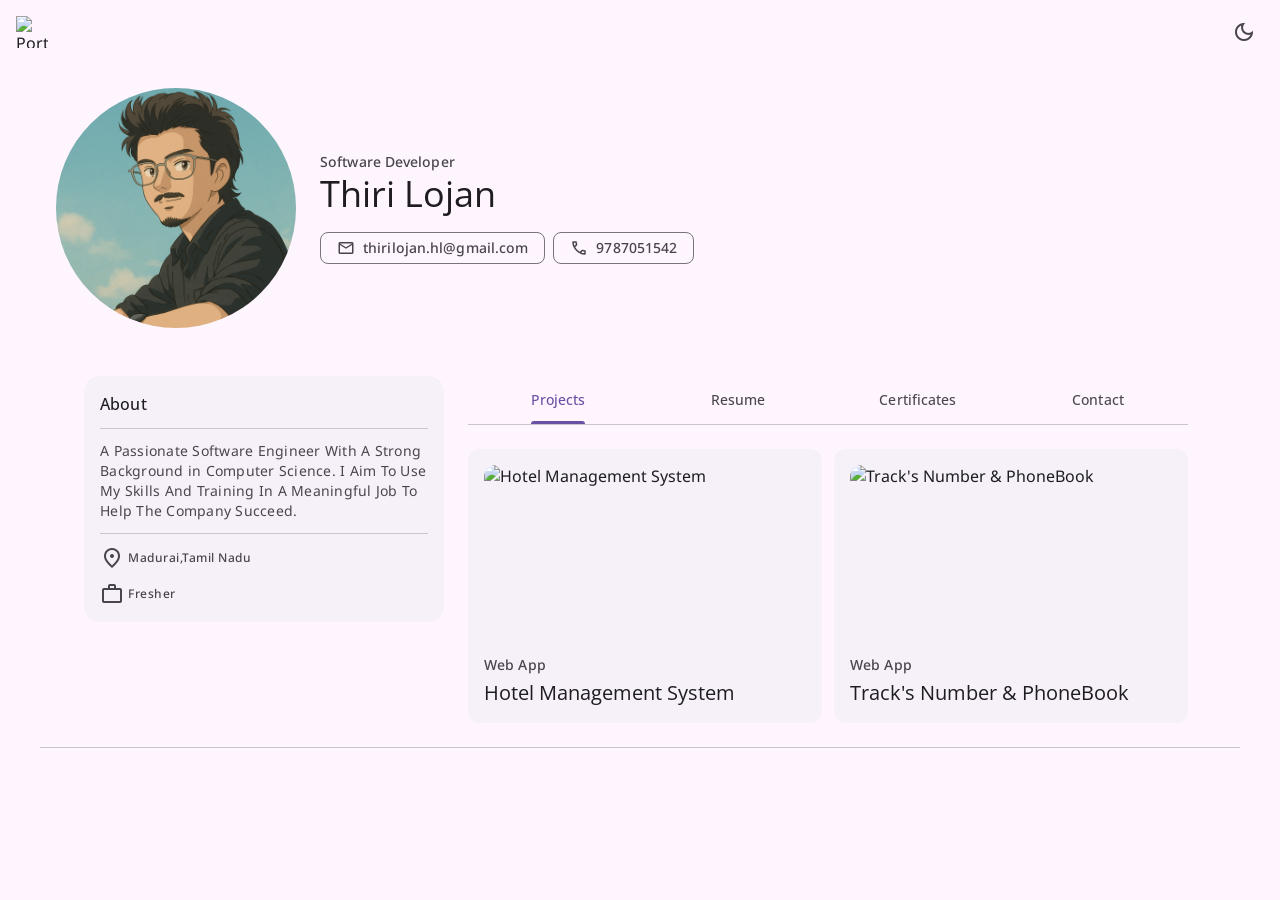
==== index.html @ 4974f0ba "Merge branch 'main' of https://github.com/ThiriLojan/Portfolio" ====
<!DOCTYPE html>
<html lang="en" data-theme="dark">

<head>
  <meta charset="UTF-8">
  <meta name="viewport" content="width=device-width, initial-scale=1.0">

  <!-- 
    - meta tags
  -->
  <title>Portfolio</title>
  <meta name="title" content="Portfolio - A Software Engineer Portfolio">
  <meta name="description" content="This is a Personal Portfolio">

  <!-- 
    - favicon
  -->
  <link rel="shortcut icon" href="./favicon.svg" type="image/svg+xml">

  <!-- 
    - google font link
  -->
  <link rel="preconnect" href="https://fonts.googleapis.com">
  <link rel="preconnect" href="https://fonts.gstatic.com" crossorigin>
  <link
    href="https://fonts.googleapis.com/css2?family=Noto+Sans:wght@400;500&family=Open+Sans:wght@400;500&display=swap"
    rel="stylesheet">

  <!-- 
    - material icon link
  -->
  <link rel="stylesheet"
    href="https://fonts.googleapis.com/css2?family=Material+Symbols+Outlined:opsz,wght,FILL,GRAD@24,400,0,0" />

  <!-- 
    - custom css link
  -->
  <link rel="stylesheet" href="./css/style.css">

</head>

<body>

  <!-- 
    - #TOP BAR
  -->

  <header class="topbar">

    <a href="#" class="logo">
      <img src="./assets/images/Logo_dark.png" alt="Portfolio" width="32" height="32" class="dark">
      <img src="./assets/images/Logo_light.png" alt="Portfolio" width="32s" height="32" class="light">
    </a>

    <button class="icon-btn theme-btn" data-theme-btn>
      <span class="material-symbols-outlined dark" aria-hidden="true"> dark_mode </span>
      <span class="material-symbols-outlined light" aria-hidden="true"> light_mode </span>

      <div class="state-layer"></div>
    </button>

  </header>





  <main>
    <article>

      <!-- 
        - #HERO
      -->

      <section class="section hero">
        <div class="container">

          <figure class="hero-banner img-holder" style="--width: 240; --height: 240;">
            <img src="./assets/images/profile.png" width="240" height="240" alt="Thiri Lojan" class="img-cover">
          </figure>

          <div class="hero-content">

            <span class="label-large section-subtitle">Software Developer</span>

            <h1 class="display-small">Thiri Lojan</h1>

            <p class="body-large section-text">
               
            </p>

            <div class="btn-wrapper">

              <a href="mailto:thirilojan.hl@gmail.com" class="chip">
                <span class="material-symbols-outlined" aria-hidden="true"> mail </span>

                <span class="label-large">thirilojan.hl@gmail.com</span>

                <div class="state-layer"></div>
              </a>

              <a href="tel:+919787051542" class="chip">
                <span class="material-symbols-outlined" aria-hidden="true"> call </span>

                <span class="label-large">9787051542</span>

                <div class="state-layer"></div>
              </a>

            </div>

          </div>

        </div>
      </section>



      <!-- 
        - #MAIN CONTENT
      -->

      <div class="article">

        <div class="about-card">

          <h2 class="card-title title-medium">About</h2>

          <p class="body-medium card-text">
            A Passionate Software Engineer With A Strong Background in Computer Science.            
              I Aim To Use My Skills And Training In A Meaningful Job To Help The Company Succeed.
          </p>


          <ul class="about-list">

            <li class="list-item">
              <span class="material-symbols-outlined" aria-hidden="true"> location_on </span>

              <span class="label-medium">Madurai,Tamil Nadu</span>
            </li>

            <li class="list-item">
              <span class="material-symbols-outlined" aria-hidden="true"> work </span>

              <span class="label-medium">Fresher</span>
            </li>

          

          </ul>

        </div>

        <div>

          <!-- 
            - #PRIMARY TABS
          -->

          <div class="primary-tabs">

            <button class="tab-btn active" data-tab-btn="project">
              <span class="tab-text title-small">Projects</span>

              <div class="state-layer"></div>
            </button>

            <button class="tab-btn" data-tab-btn="resume">
              <span class="tab-text title-small">Resume</span>

              <div class="state-layer"></div>
            </button>

            <button class="tab-btn" data-tab-btn="certificates">
              <span class="tab-text title-small">Certificates</span>

              <div class="state-layer"></div>
            </button>

            <button class="tab-btn" data-tab-btn="contact">
              <span class="tab-text title-small">Contact</span>

              <div class="state-layer"></div>
            </button>

           

          </div>




          <!-- 
            - #PROJECT
          -->
          
          <section class="section tab-content active" data-tab-content="project">
            <div class="container">

              <div class="project-list">
              
              <!-- 
              - # Hotel Management System
              -->
                <div class="card">

                  <figure class="card-banner img-holder" style="--width: 334; --height: 180;">
                    <img src="./assets/images/Projects/Hotel Management System/project-1.jpg" alt="Hotel Management System" width="334" height="180"
                      class="img-cover">
                  </figure>

                  <div class="card-content">
                    <span class="label-large card-subtitle">Web App</span>

                    <h3 class="title-large card-title">Hotel Management System</h3>

                    <!-- Link to the project page -->
                    <a href="./Projects/hotel-management.html" class="state-layer"></a>

                  </div>

                  <a href="#" class="state-layer"></a>

                </div>
              
              <!-- 
              - # Track's Number & PhoneBook
              -->
                <div class="card">

                  <figure class="card-banner img-holder" style="--width: 334; --height: 180;">
                    <img src="./assets/images/Projects/Track's Number & PhoneBook/project-2.jpg" alt="Track's Number & PhoneBook" width="334" height="180"
                      class="img-cover">
                  </figure>

                  <div class="card-content">
                    <span class="label-large card-subtitle">Web App</span>

                    <h3 class="title-large card-title">Track's Number & PhoneBook</h3>

                    <!-- Link to the project page -->
                    <a href="./Projects/Track's Number & PhoneBook.html" class="state-layer"></a>

                  </div>

                  <a href="#" class="state-layer"></a>

                </div>


              </div>

            </div>

          </section>

          

          <!-- 
            - #RESUME
          -->

          <section class="section tab-content resume-tab" data-tab-content="resume">
            <div class="container">

              <h2 class="section-title title-small">Experience</h2>

              <ul class="list">

                <li class="resume-item">
                  <div class="resume-card">

                    <p class="body-large"> Phoenix Softech</p>

                    <span class="label-medium card-subtitle"></span>

                    <span class="body-medium card-text">Internship Based on the Java Programming</span>

                  </div>
                </li>

              

              </ul>

              <h2 class="section-title title-small">Education</h2>

              <ul class="list">

                <li class="resume-item">
                  <div class="resume-card">

                    <h6 class="body-large">
                      B.E Computer Science And Engineering
                    </h6>
                    <p class="body-small"> Velammal College of Engineering and Technology</p>

                    <span class="label-medium card-subtitle">2021 - 2025</span>

                  </div>
                </li>

                <li class="resume-item">
                  <div class="resume-card">

                    <h6 class="body-large">
                      HSC
                    </h6>
                    <p class="body-small">Velammal Memorial Matric
                      Hr.Sec.School</p>

                    <span class="label-medium card-subtitle">2020 - 2021</span>

                  </div>
                </li>

                <li class="resume-item">
                  <div class="resume-card">

                    <h6 class="body-large">
                      SSLC
                    </h6>
                    <p class="body-small">Velammal Memorial Matric
                      Hr.Sec.School</p>


                    <span class="label-medium card-subtitle">2018 - 2019</span>

                  </div>
                </li>

              </ul>

              <h2 class="section-title title-small">Skills and Technologies</h2>

              <ul class="resume-bottom-list">

                <li class="resume-bottom-item">
                  <img src="./assets/images/java.png" width="28" height="28" loading="lazy" alt="Java" class="icon">

                  <span class="label-medium">Java</span>
                </li>

                <li class="resume-bottom-item">
                  <img src="./assets/images/html5.svg" width="28" height="28" loading="lazy" alt="HTML" class="icon">

                  <span class="label-medium">HTML</span>
                </li>

                <li class="resume-bottom-item">
                  <img src="./assets/images/css3.svg" width="28" height="28" loading="lazy" alt="CSS" class="icon">

                  <span class="label-medium">CSS</span>
                </li>

                <li class="resume-bottom-item">
                  <img src="./assets/images/javascript.svg" width="28" height="28" loading="lazy" alt="JavaScript"
                    class="icon">

                  <span class="label-medium">JavaScript</span>
                </li>               
              </ul>

              <!-- Download CV Button -->
              <div class="resume-download">
                <a href="./Resume/Resume.pdf" class="btn btn-primary" download>Download CV</a>
              </div>

              
            </div>
          </section>


          <!-- 
            - #CERTIFICATE
          -->
          <section class="section tab-content certificates-tab"data-tab-content="certificates">
            <div class="container">

              <div class="certificates-list">
                
              <!--1-->
              <div class="card">

                <figure class="card-banner img-holder" style="--width: 334; --height: 180;">
                  <img src="./assets/images/Certificates/Cloud Computing.png" alt="Cloud Computing" width="334" height="180"
                    class="img-cover">
                </figure>

                <div class="card-content">
                  <span class="label-large card-subtitle">NPTEL</span>

                  <h3 class="title-large card-title">Cloud Computing</h3>

                </div>

                <a href="#" class="state-layer"></a>

              </div>
              
              <!--2-->
              <div class="card">

                <figure class="card-banner img-holder" style="--width: 334; --height: 180;">
                  <img src="./assets/images/Certificates/DevOps Bootcamp Certificates.png" alt="DevOps BootCamp" width="334" height="180"
                    class="img-cover">
                </figure>

                <div class="card-content">
                  <span class="label-large card-subtitle">BTree</span>

                  <h3 class="title-large card-title">DevOps BootCamp</h3>

                </div>

                <a href="#" class="state-layer"></a>

              </div>

              <!--3-->
              <div class="card">

                <figure class="card-banner img-holder" style="--width: 334; --height: 180;">
                  <img src="./assets/images/Certificates/Git & Github Bootcamp.png" alt="Git & Github BootCamp" width="334" height="180"
                    class="img-cover">
                </figure>

                <div class="card-content">
                  <span class="label-large card-subtitle">LetsUpgrade</span>

                  <h3 class="title-large card-title">Git & Github BootCamp</h3>

                </div>

                <a href="#" class="state-layer"></a>

              </div>

              <!--4-->
                <div class="card">

                  <figure class="card-banner img-holder" style="--width: 334; --height: 180;">
                    <img src="./assets/images/Certificates/Google Business Intelligence.png" alt="Google Business Intelligence" width="334" height="180"
                      class="img-cover">
                  </figure>

                  <div class="card-content">
                    <span class="label-large card-subtitle">Coursera</span>

                    <h3 class="title-large card-title">Google Business Intelligence</h3>

                  </div>

                  <a href="#" class="state-layer"></a>

                </div>

              <!--5-->
                <div class="card">

                  <figure class="card-banner img-holder" style="--width: 334; --height: 180;">
                    <img src="./assets/images/Certificates/Google Data Analytics.png" alt="Google Data Analytics" width="334" height="180"
                      class="img-cover">
                  </figure>

                  <div class="card-content">
                    <span class="label-large card-subtitle">Coursera</span>

                    <h3 class="title-large card-title">Google Data Analytics</h3>
                  </div>

                  <a href="#" class="state-layer"></a>

                </div>

                <!--6-->
                <div class="card">

                  <figure class="card-banner img-holder" style="--width: 334; --height: 180;">
                    <img src="./assets/images/Certificates/MERN Full Stack.png" alt="MERN Full Stack" width="334" height="180"
                      class="img-cover">
                  </figure>

                  <div class="card-content">
                    <span class="label-large card-subtitle">WiseLearnz</span>

                    <h3 class="title-large card-title">MERN Full Stack</h3>
                  </div>

                  <a href="#" class="state-layer"></a>

                </div>

                <!--7-->
                <div class="card">

                  <figure class="card-banner img-holder" style="--width: 334; --height: 180;">
                    <img src="./assets/images/Certificates/Node JS_BootCamp.png" alt="Node JS BootCamp" width="334" height="180"
                      class="img-cover">
                  </figure>

                  <div class="card-content">
                    <span class="label-large card-subtitle">LetsUpgrade</span>

                    <h3 class="title-large card-title">Node JS BootCamp</h3>
                  </div>

                  <a href="#" class="state-layer"></a>

                </div>

                <!--8-->
                <div class="card">

                  <figure class="card-banner img-holder" style="--width: 334; --height: 180;">
                    <img src="./assets/images/Certificates/Privacy And Security In Online Social Media.png" alt="Privacy And Security In Online Social Media" width="334" height="180"
                      class="img-cover">
                  </figure>

                  <div class="card-content">
                    <span class="label-large card-subtitle">NPTEL</span>

                    <h3 class="title-large card-title">Privacy And Security In Online Social Media</h3>

                  </div>

                  <a href="#" class="state-layer"></a>

                </div>

                <!--9-->

              

              </div>

            </div>

          </section>


          <!-- 
            - #CONTACT
          -->

          <section class="section tab-content contact-tab" data-tab-content="contact">
            <div class="container">

              <div class="contact-info">

                <h4 class="section-title title-small">Contact Info</h4>

                <ul class="contact-info-list">

                  <li class="contact-info-item">

                    <div class="icon-box">
                      <span class="material-symbols-outlined" aria-hidden="true"> mail </span>
                    </div>

                    <div class="info-content">

                      <p class="label-small info-title">Mail Us</p>

                      <a href="mailto:thirilojan.hl@gmail.com" class="label-small info-text">thirilojan.hl@gmail.com</a>

                    </div>

                  </li>

                  <li class="contact-info-item">

                    <div class="icon-box">
                      <span class="material-symbols-outlined" aria-hidden="true"> call </span>
                    </div>

                    <div class="info-content">

                      <p class="label-small info-title">Contact Us</p>

                      <a href="tel:+919787051542" class="label-small info-text">9787051542</a>

                    </div>

                  </li>

                  <li class="contact-info-item">

                    <div class="icon-box">
                      <span class="material-symbols-outlined" aria-hidden="true"> location_on </span>
                    </div>

                    <div class="info-content">

                      <p class="label-small info-title">Address</p>

                      <a href="https://maps.app.goo.gl/hCfg2ioTqb9vdK92A" class="label-small info-text">Madurai TamilNadu 625007, India</a>

                    </div>

                  </li>

                </ul>

                <h4 class="title-small">Social Info</h4>

                <div class="social-list">

                  <a href="https://github.com/ThiriLojan" class="social-item">
                    <svg width="24" height="24" viewBox="0 0 24 24" fill="none" xmlns="http://www.w3.org/2000/svg">
                      <g clip-path="url(#clip0_66_1649)">
                        <path
                          d="M0.184072 10.462C-0.594929 15.368 1.58507 21.285 8.30707 23.468C8.42707 23.49 8.53807 23.5 8.64207 23.5C9.42407 23.5 9.96207 22.918 9.96207 22.2C9.86507 21.677 10.3451 19.558 9.04207 19.843C6.52307 20.379 6.22107 18.972 5.83707 18.236C6.92307 19.63 8.55507 19.595 9.78607 19.055C10.4691 18.755 10.1121 17.991 10.4361 17.712C10.5468 17.6167 10.6273 17.4911 10.6677 17.3507C10.7081 17.2103 10.7065 17.0611 10.6633 16.9216C10.6201 16.782 10.537 16.6581 10.4244 16.5651C10.3117 16.4721 10.1743 16.414 10.0291 16.398C7.71507 16.143 5.57207 15.397 5.57207 11.696C5.57207 9.52797 7.07707 9.33397 6.66207 8.42697C6.64707 8.39397 6.32907 7.67297 6.61707 6.57797C8.03607 6.83997 8.68907 7.85797 9.37007 7.67497C11.0571 7.21497 12.9141 7.21497 14.6001 7.67497C15.3041 7.86397 15.8071 6.87397 17.3381 6.57197C17.7791 8.22597 16.8651 8.62997 17.4411 9.24897C18.0731 9.92897 18.3941 10.752 18.3941 11.696C18.3941 17.26 13.6771 15.653 13.2931 16.916C13.2501 17.0565 13.2495 17.2065 13.2913 17.3474C13.3331 17.4882 13.4155 17.6136 13.5281 17.708C14.1381 18.221 14.0581 19.538 13.9931 20.597C13.9261 21.695 13.8681 22.642 14.4751 23.176C14.6891 23.366 15.0701 23.569 15.7591 23.429C22.3931 21.298 24.5891 15.407 23.8221 10.512C21.7261 -2.85603 2.29607 -2.84003 0.184072 10.462ZM8.45407 21.44L8.45807 21.945C7.95288 21.7709 7.46008 21.5628 6.98307 21.322C7.40807 21.431 7.89607 21.478 8.45407 21.44ZM8.82407 17.74L8.80907 17.82C7.95607 18.072 7.30007 17.821 6.85207 17.068L6.85107 17.066C7.53107 17.43 8.23207 17.626 8.82407 17.74ZM12.0001 1.99997C23.8331 1.99997 26.5021 18.267 15.4691 21.941C15.4311 21.644 15.4661 21.084 15.4901 20.689C15.5481 19.738 15.6161 18.63 15.2771 17.704C20.3651 16.645 20.7901 11.058 18.8311 8.56897C19.0741 7.61697 18.9761 5.37997 18.1021 5.10597C17.8961 5.04097 16.7971 4.80197 14.6651 6.14297C12.9023 5.72648 11.0668 5.72648 9.30407 6.14297C8.24007 5.47597 5.84207 4.39097 5.38207 5.54297C4.84807 6.88497 4.97507 7.96997 5.13407 8.57297C3.39507 10.777 3.91607 14.467 5.66807 16.199C4.67507 15.724 3.30707 15.562 3.01207 16.513C2.68907 17.55 3.92407 17.424 4.69107 19.317C4.76407 19.553 4.89907 19.83 5.10607 20.105C-1.70493 14.54 1.58107 1.99997 12.0001 1.99997Z"
                          style="fill: var(--on-surface-variant)" />
                      </g>
                      <defs>
                        <clipPath id="clip0_66_1649">
                          <rect width="24" height="24" fill="white" />
                        </clipPath>
                      </defs>
                    </svg>

                  </a>


                  <a href="https://www.linkedin.com/in/thirilojan/" class="social-item">
                    <svg xmlns="http://www.w3.org/2000/svg" width="24" height="24" viewBox="0 0 24 24" fill="#000"><path d="M22.23 0H1.77C.8 0 0 .77 0 1.72v20.56C0 23.23.8 24 1.77 24h20.46c.98 0 1.77-.77 1.77-1.72V1.72C24 .77 23.2 0 22.23 0zM7.27 20.1H3.65V9.24h3.62V20.1zM5.47 7.76h-.03c-1.22 0-2-.83-2-1.87 0-1.06.8-1.87 2.05-1.87 1.24 0 2 .8 2.02 1.87 0 1.04-.78 1.87-2.05 1.87zM20.34 20.1h-3.63v-5.8c0-1.45-.52-2.45-1.83-2.45-1 0-1.6.67-1.87 1.32-.1.23-.11.55-.11.88v6.05H9.28s.05-9.82 0-10.84h3.63v1.54a3.6 3.6 0 0 1 3.26-1.8c2.39 0 4.18 1.56 4.18 4.89v6.21z"style="fill: var(--on-surface-variant)"/></svg>
                      
                  </a>


                  <a href="https://www.instagram.com/blvck_luxt?igsh=MWxyY3A2NGljMmlvdg==" class="social-item">
                    <svg width="24" height="24" viewBox="0 0 24 24" fill="none" xmlns="http://www.w3.org/2000/svg">
                      <g clip-path="url(#clip0_66_1657)">
                        <mask id="mask0_66_1657" style="mask-type:luminance" maskUnits="userSpaceOnUse" x="0" y="0"
                          width="24" height="24">
                          <path d="M0 7.05719e-05H23.9999V24H0V7.05719e-05Z" fill="white" />
                        </mask>
                        <g mask="url(#mask0_66_1657)">
                          <path
                            d="M23.062 12C23.0596 12.9866 23.0485 13.9731 23.035 14.9596C23.0187 16.1498 23.0003 17.3405 22.7018 18.5103C22.3888 19.7371 21.7715 20.795 20.811 21.5783C19.7989 22.4036 18.5755 22.8375 17.2552 22.9178C15.5039 23.0243 13.7519 23.0664 12 23.0622C10.248 23.0664 8.496 23.0243 6.7448 22.9178C5.42443 22.8375 4.20109 22.4036 3.18897 21.5783C2.2285 20.795 1.61116 19.7371 1.29813 18.5103C0.999629 17.3405 0.981255 16.1498 0.964989 14.9596C0.951489 13.9731 0.940285 12.9866 0.937988 12C0.940285 11.0135 0.951489 10.0269 0.964989 9.04045C0.981255 7.85025 0.999629 6.65954 1.29813 5.48973C1.61116 4.26301 2.2285 3.20505 3.18897 2.42182C4.20109 1.59644 5.42443 1.16262 6.7448 1.08232C8.496 0.97582 10.248 0.933726 12 0.937851C13.7519 0.933726 15.5039 0.97582 17.2552 1.08232C18.5755 1.16262 19.7989 1.59644 20.811 2.42182C21.7715 3.20505 22.3888 4.26301 22.7018 5.48973C23.0003 6.65954 23.0187 7.85025 23.035 9.04045C23.0485 10.0269 23.0596 11.0135 23.062 12Z"
                            style="stroke: var(--on-surface-variant)" stroke-width="1.5" stroke-miterlimit="10" />
                          <path
                            d="M16.875 12C16.875 14.7183 14.6714 16.9219 11.9531 16.9219C9.23484 16.9219 7.03125 14.7183 7.03125 12C7.03125 9.28174 9.23484 7.07815 11.9531 7.07815C14.6714 7.07815 16.875 9.28174 16.875 12Z"
                            style="stroke: var(--on-surface-variant)" stroke-width="1.5" stroke-miterlimit="10" />
                          <path
                            d="M19.875 5.67188C19.875 6.4485 19.2454 7.07812 18.4687 7.07812C17.6921 7.07812 17.0625 6.4485 17.0625 5.67188C17.0625 4.89526 17.6921 4.26563 18.4687 4.26563C19.2454 4.26563 19.875 4.89526 19.875 5.67188Z"
                            style="fill: var(--on-surface-variant)" />
                        </g>
                      </g>
                      <defs>
                        <clipPath id="clip0_66_1657">
                          <rect width="24" height="24" fill="white" />
                        </clipPath>
                      </defs>
                    </svg>
                  </a>

                </div>

              </div>

              <div class="contact-form">

                <h3 class="title-large">Let’s Work Together.</h3>

                <form action="https://api.web3forms.com/submit" method="post" class="input-wrapper">

                  <input type="hidden" name="access_key" value="1bb6597a-748f-4f8a-a398-c75ff10c376d">

                  <input type="email" name="email" placeholder="Email*" required class="input-field">

                  <input type="subject" name="subject" placeholder="Subject" class="input-field">

                  <textarea name="message" placeholder="Message*" required class="textarea"></textarea>

                  <button class="btn" type="submit">
                    <span class="label-large">Send Message</span>

                    <div class="state-layer"></div>
                  </button>

                </form>

              </div>

            </div>
          </section>

        </div>

      </div>

    </article>
  </main>


  <!-- Modal for displaying larger image -->
  <div id="imageModal" class="modal">
    <span class="close">&times;</span>
    <img class="modal-content" id="modalImage">
    <div id="caption"></div>
  </div>



  <!-- 
    - #FOOTER
  -->

  <footer class="footer">
    <div class="container">

      <p class="body-medium"></p>

    </div>
  </footer>





  <!-- 
    - custom js link
  -->
  <script src="./js/script.js"></script>

</body>

</html>
---- css/style.css ----
/*-----------------------------------*\
  #style.css
\*-----------------------------------*/



/*-----------------------------------*\
  #CUSTOM PROPERTY
\*-----------------------------------*/

:root {

  /**
   * COLORS
   */

  /* light theme */
  --background-light: hsl(293, 100%, 98%);
  --on-background-light: hsl(264, 8%, 12%);
  --surface-light: hsl(293, 100%, 98%);
  --on-surface-light: hsl(264, 8%, 12%);
  --on-surface-variant-light: hsl(264, 7%, 29%);
  --surface-container-low-light: hsl(278, 44%, 96%);
  --surface-container-light: hsl(276, 38%, 95%);
  --surface-bright-light: hsl(293, 100%, 98%);
  --primary-light: hsl(256, 34%, 48%);
  --on-primary-light: hsl(0, 0%, 100%);
  --outline-light: hsl(270, 4%, 47%);
  --outline-variant-light: hsl(270, 11%, 79%);

  /* dark theme */
  --background-dark: hsl(260, 14%, 8%);
  --on-background-dark: hsl(280, 17%, 90%);
  --surface-dark: hsl(260, 14%, 8%);
  --on-surface-dark: hsl(280, 17%, 90%);
  --on-surface-variant-dark: hsl(270, 11%, 79%);
  --surface-container-low-dark: hsl(264, 8%, 12%);
  --surface-container-dark: hsl(257, 10%, 14%);
  --surface-bright-dark: hsl(270, 5%, 23%);
  --primary-dark: hsl(258, 100%, 87%);
  --on-primary-dark: hsl(259, 58%, 28%);
  --outline-dark: hsl(264, 5%, 58%);
  --outline-variant-dark: hsl(264, 7%, 29%);

  /**
   * TYPOGRAPHY
   */

  /* font family */
  --font-primary: 'Open Sans', sans-serif;
  --font-secondary: 'Noto Sans', sans-serif;

  /* font size */
  --base-font-size: 62.5%;
  --display-large: 5.7rem;
  --display-medium: 4.5rem;
  --display-small: 3.6rem;
  --headline-large: 3.2rem;
  --headline-medium: 2.8rem;
  --headline-small: 2.4rem;
  --title-large: 2rem;
  --title-medium: 1.6rem;
  --title-small: 1.4rem;
  --label-large: 1.4rem;
  --label-medium: 1.2rem;
  --label-small: 1.1rem;
  --body-large: 1.6rem;
  --body-medium: 1.4rem;
  --body-small: 1.2rem;

  /* font weight */
  --weight-regular: 400;
  --weight-medium: 500;

  /**
   * BORDER RADIUS
   */

  --radius-extra-small: 4px;
  --radius-small: 8px;
  --radius-medium: 12px;
  --radius-large: 16px;
  --radius-full: 500px;
  --radius-circle: 50%;

  /**
   * BOX SHADOW
   */

  --elevation-1: 0px 1px 3px 1px #00000026, 0px 1px 2px 0px #0000004d;

  /**
   * OTHER
   */

  --section-padding: 24px;
  --top-bar-height: 64px;

}

[data-theme="light"] {

  color-scheme: light;

  --background: var(--background-light);
  --on-background: var(--on-background-light);
  --surface: var(--surface-light);
  --on-surface: var(--on-surface-light);
  --on-surface-variant: var(--on-surface-variant-light);
  --surface-container-low: var(--surface-container-low-light);
  --surface-container: var(--surface-container-light);
  --surface-bright: var(--surface-bright-light);
  --primary: var(--primary-light);
  --on-primary: var(--on-primary-light);
  --outline: var(--outline-light);
  --outline-variant: var(--outline-variant-light);

}

[data-theme="dark"] {

  color-scheme: dark;

  --background: var(--background-dark);
  --on-background: var(--on-background-dark);
  --surface: var(--surface-dark);
  --on-surface: var(--on-surface-dark);
  --on-surface-variant: var(--on-surface-variant-dark);
  --surface-container-low: var(--surface-container-low-dark);
  --surface-container: var(--surface-container-dark);
  --surface-bright: var(--surface-bright-dark);
  --primary: var(--primary-dark);
  --on-primary: var(--on-primary-dark);
  --outline: var(--outline-dark);
  --outline-variant: var(--outline-variant-dark);

}

@media (prefers-reduced-motion: no-preference) {

  :root {

    /**
     * TRANSITION
     */

    /* duration */
    --motion-duration-short-1: 100ms;

    /* easing */
    --motion-easing-linear: cubic-bezier(0, 0, 1, 1);

  }

}





/*-----------------------------------*\
  #RESET
\*-----------------------------------*/

*,
*::before,
*::after {
  margin: 0;
  padding: 0;
  box-sizing: border-box;
}

li { list-style: none; }

a,
img,
span,
input,
button,
textarea { display: block; }

a {
  color: inherit;
  text-decoration: none;
}

img { height: auto; }

input,
button,
textarea {
  background: none;
  border: none;
  font: inherit;
}

input,
textarea { width: 100%; }

button { cursor: pointer; }

textarea { resize: none; }

html {
  font-family: var(--font-secondary);
  font-size: var(--base-font-size);
  scroll-behavior: smooth;
}

body {
  background-color: var(--background);
  color: var(--on-background);
  font-size: var(--body-large);
}





/*-----------------------------------*\
  #TYPOGRAPHY
\*-----------------------------------*/

.display-large {
  font-family: var(--font-primary);
  font-size: var(--display-large);
  font-weight: var(--weight-regular);
  line-height: 64px;
  letter-spacing: -0.25px;
}

.display-medium {
  font-family: var(--font-primary);
  font-size: var(--display-medium);
  font-weight: var(--weight-regular);
  line-height: 52px;
}

.display-small {
  font-family: var(--font-primary);
  font-size: var(--display-small);
  font-weight: var(--weight-regular);
  line-height: 44px;
}

.headline-large {
  font-family: var(--font-primary);
  font-size: var(--headline-large);
  font-weight: var(--weight-regular);
  line-height: 40px;
}

.headline-medium {
  font-family: var(--font-primary);
  font-size: var(--headline-medium);
  font-weight: var(--weight-regular);
  line-height: 36px;
}

.headline-small {
  font-family: var(--font-primary);
  font-size: var(--headline-small);
  font-weight: var(--weight-regular);
  line-height: 32px;
}

.title-large {
  font-family: var(--font-primary);
  font-size: var(--title-large);
  font-weight: var(--weight-regular);
  line-height: 28px;
}

.title-medium {
  font-family: var(--font-primary);
  font-size: var(--title-medium);
  font-weight: var(--weight-medium);
  line-height: 24px;
  letter-spacing: 0.15px;
}

.title-small {
  font-family: var(--font-primary);
  font-size: var(--title-small);
  font-weight: var(--weight-medium);
  line-height: 20px;
  letter-spacing: 0.1px;
}

.body-large {
  font-size: var(--body-large);
  font-weight: var(--weight-regular);
  line-height: 24px;
  letter-spacing: 0.5px;
}

.body-medium {
  font-size: var(--body-medium);
  font-weight: var(--weight-regular);
  line-height: 20px;
  letter-spacing: 0.25px;
}

.body-small {
  font-size: var(--body-small);
  font-weight: var(--weight-regular);
  line-height: 16px;
  letter-spacing: 0.4px;
}

.label-large {
  font-size: var(--label-large);
  font-weight: var(--weight-medium);
  line-height: 20px;
  letter-spacing: 0.1px;
}

.label-medium {
  font-size: var(--label-medium);
  font-weight: var(--weight-medium);
  line-height: 16px;
  letter-spacing: 0.5px;
}

.label-small {
  font-size: var(--label-small);
  font-weight: var(--weight-medium);
  line-height: 16px;
  letter-spacing: 0.5px;
}





/*-----------------------------------*\
  #REUSED STYLE
\*-----------------------------------*/

.material-symbols-outlined {
  width: 1em;
  height: 1em;
  display: block;
  font-variation-settings: 
  'FILL' 0,
  'wght' 400,
  'GRAD' 0,
  'opsz' 24;
}

:has(> .state-layer) {
  position: relative;
  overflow: hidden;
  z-index: 1;
}

.state-layer {
  position: absolute;
  inset: 0;
  background-color: var(--state-layer-bg);
  transition: var(--motion-duration-short-1) var(--motion-easing-linear);
  opacity: 0;
}

:has(> .state-layer):hover .state-layer { opacity: 0.08; }

:has(> .state-layer):is(:focus, :focus-visible, :active) .state-layer {
  opacity: 0.12;
}

.section { padding-block: var(--section-padding); }

.container { padding-inline: 16px; }

.img-holder {
  aspect-ratio: var(--width) / var(--height);
  background-color: transparent;
  overflow: hidden;
}

.img-cover {
  width: 100%;
  height: 100%;
  object-fit: cover;
}

.tab-content:not(.active) { display: none; }

.section-title { margin-block-end: 16px; }





/*-----------------------------------*\
  #COMPONENT
\*-----------------------------------*/

/**
 * BUTTON
 */

.icon-btn {
  width: 40px;
  height: 40px;
  display: grid;
  place-items: center;
}

.btn {
  height: 40px;
  display: grid;
  place-items: center;
  padding-inline: 24px;
  border-radius: var(--radius-full);
  background-color: var(--primary);
  color: #000 !important; /* Default font color */
  font-weight: var(--weight-medium);
  overflow: hidden;
  text-decoration: none;
  --state-layer-bg: var(--on-primary);
  transition: color 0.3s;
}

.btn:hover {
  color: #fff !important; /* Font color on hover */
}




.btn:hover:not(:focus) { box-shadow: var(--elevation-1); }


/**
 * TAB
 */

 .primary-tabs {
  background-color: var(--background);
  margin-block-start: 24px;
  margin-inline: 16px;
  display: grid;
  grid-template-columns: repeat(4, 1fr); /* Changed to 4 columns */
  justify-content: center;
  border-block-end: 1px solid var(--outline-variant);
}

.tab-btn {
  height: 48px;
  width: 100%;
  display: grid;
  place-content: center;
  background-color: var(--surface);
  color: var(--on-surface-variant);
  --state-layer-bg: var(--on-surface-variant);
}

.tab-btn.active {
  color: var(--primary);
  --state-layer-bg: var(--primary);
}

.tab-text {
  position: relative;
  height: 48px;
  line-height: 48px;
}

.tab-text::after {
  content: "";
  position: absolute;
  bottom: 0;
  left: 0;
  width: 100%;
  height: 3px;
  border-radius: 3px 3px 0 0;
  background-color: var(--primary);
  opacity: 0;
}

.tab-btn.active .tab-text::after {
  opacity: 1;
}


/**
 * CHIP
 */

.chip {
  height: 32px;
  max-width: max-content;
  display: flex;
  justify-content: center;
  align-items: center;
  gap: 8px;
  padding-inline: 16px;
  border: 1px solid var(--outline);
  border-radius: var(--radius-small);
  background-color: var(--surface);
  color: var(--on-surface-variant);
  --state-layer-bg: var(--on-surface-variant);
}

.chip .material-symbols-outlined { font-size: 1.8rem; }


/**
 * CARD
 */

.card {
  background-color: var(--surface-container-low);
  border-radius: var(--radius-medium);
  padding: 16px;
  display: grid;
  gap: 16px;
  --state-layer-bg: var(--on-surface);
}

.card-banner { border-radius: var(--radius-medium); }

.card-content {
  display: grid;
  gap: 4px;
}

.card-subtitle { color: var(--on-surface-variant); }

.card-title { color: var(--on-surface); }


/**
 * INPUT FIELD
 */

.input-field,
.textarea {
  color: var(--on-surface);
  padding: 13px 16px;
  box-shadow: inset 0 0 0 1px var(--outline);
  border-radius: var(--radius-extra-small);
  outline: none;
  transition: box-shadow var(--motion-duration-short-1) var(--motion-easing-linear);
}

.textarea {
  height: 120px;
  padding: 16px;
}

:where(.input-field, .textarea)::placeholder { color: var(--on-surface-variant); }

:where(.input-field, .textarea):focus { box-shadow: inset 0 0 0 2px var(--primary); }





/*-----------------------------------*\
  #TOP BAR
\*-----------------------------------*/

.topbar {
  background-color: var(--background);
  position: fixed;
  top: 0;
  left: 0;
  width: 100%;
  height: var(--top-bar-height);
  display: flex;
  justify-content: space-between;
  align-items: center;
  padding-inline: 16px;
  z-index: 4;
}

[data-theme="dark"] .logo .light,
[data-theme="light"] .logo .dark { display: none; }

[data-theme="dark"] .logo .dark,
[data-theme="light"] .logo .light { display: block; }

.theme-btn {
  color: var(--on-surface-variant);
  --state-layer-bg: var(--on-surface-variant);
  border-radius: var(--radius-full);
  overflow: hidden;
}

[data-theme="dark"] .theme-btn .dark,
[data-theme="light"] .theme-btn .light { display: none; }





/*-----------------------------------*\
  #HERO
\*-----------------------------------*/

.hero { padding-block-start: calc(var(--top-bar-height) + 24px); }

.hero .container {
  display: grid;
  align-items: center;
  gap: 24px;
}

.hero-banner {
  width: 240px;
  border-radius: var(--radius-circle);
}

.hero-content { max-width: 500px; }

.hero .section-subtitle { color: var(--on-surface-variant); }

.hero .section-text {
  margin-block: 5px 16px;
  color: var(--on-surface-variant);
}

.hero .btn-wrapper {
  display: flex;
  flex-wrap: wrap;
  gap: 8px;
}





/*-----------------------------------*\
  #ABOUT CARD
\*-----------------------------------*/

.about-card {
  background-color: var(--surface-container-low);
  color: var(--on-surface-variant);
  margin-inline: 16px;
  padding: 16px;
  margin-block-start: 24px;
  border-radius: var(--radius-large);
}

.about-card .card-title { color: var(--on-surface); }

.about-card .card-text {
  margin-block: 12px;
  padding-block: 12px;
  border-block: 1px solid var(--outline-variant);
}

.about-list {
  display: grid;
  gap: 12px;
}

.list-item {
  display: flex;
  align-items: center;
  gap: 4px;
}





/*-----------------------------------*\
  #PROJECT
\*-----------------------------------*/

.project-list {
  display: grid;
  grid-template-columns: repeat(auto-fit, minmax(260px, 1fr));
  gap: 12px;
}


/*-----------------------------------*\
  #CERTIFICATE
\*-----------------------------------*/

.certificates-list {
  display: grid;
  grid-template-columns: repeat(auto-fit, minmax(260px, 1fr));
  gap: 12px;
}


/* Modal styles */
.modal {
  display: none; 
  position: fixed; 
  z-index: 1000; /* Ensure this is higher than the z-index of other elements */
  left: 0;
  top: 0;
  width: 100%;
  height: 100%;
  overflow: auto; 
  background-color: rgba(0,0,0,0.8); 
}

.modal-content {
  margin: auto;
  display: block;
  width: 80%;
  max-width: 700px;
}

#caption {
  margin: auto;
  display: block;
  text-align: center;
  color: #ccc;
  padding: 10px;
}

.close {
  position: absolute;
  top: 15px;
  right: 35px;
  color: #fff;
  font-size: 40px;
  font-weight: bold;
}

.close:hover,
.close:focus {
  color: #bbb;
  text-decoration: none;
  cursor: pointer;
}

/* Center modal content */
.modal-content {
  margin: 5% auto; /* Center the modal */
  display: block;
  width: 90%; /* Adjust this value as needed */
  max-width: 1000px; /* Adjust this value as needed */
  max-height: 80vh; /* Optional: ensure the image does not exceed the viewport height */
}



/*-----------------------------------*\
  #RESUME
\*-----------------------------------*/

.resume-tab .list {
  display: grid;
  grid-template-columns: repeat(auto-fit, minmax(300px, 1fr));
  gap: 24px;
  margin-block-end: 28px;
}

.resume-card {
  display: grid;
  gap: 4px;
}

.resume-card .card-subtitle { color: var(--primary); }

.resume-card .card-text { color: var(--on-surface-variant); }

.resume-bottom-list {
  display: grid;
  grid-template-columns: repeat(auto-fit, minmax(150px, 1fr));
  gap: 12px;
}

.resume-bottom-item {
  background-color: var(--surface-container);
  display: flex;
  align-items: center;
  gap: 8px;
  padding: 12px;
  border-radius: var(--radius-small);
}

.resume-bottom-item .icon { height: 28px; }


.resume-download {
  text-align: center;
  margin-top: 20px;
}

.btn {
  display: inline-block;
  padding: 10px 20px;
  font-size: 16px;
  font-weight: bold;
  text-align: center;
  color: #fff;
  background-color: var(--primary);
  border: none;
  border-radius: 4px;
  text-decoration: none;
  transition: background-color 0.3s ease;
}

.btn:hover {
  background-color: darken(var(--primary), 10%);
}

.btn-primary {
  background-color: var(--primary);
}

.btn-primary:hover {
  background-color: darken(var(--primary), 10%);
}



/*-----------------------------------*\
  #CONTACT
\*-----------------------------------*/

.contact-tab { padding-block-end: 0; }

.contact-tab .container { padding-block-end: 24px; }

.contact-info,
.contact-info-list {
  display: grid;
  gap: 12px;
}

.contact-info { margin-block-end: 24px; }

.contact-info-list {
  padding-block-end: 12px;
  border-block-end: 1px solid var(--outline-variant);
}

.contact-info-item {
  display: flex;
  align-items: center;
  gap: 12px;
}

.contact-info .icon-box {
  width: 48px;
  height: 48px;
  flex-shrink: 0;
  display: grid;
  place-items: center;
  color: var(--on-surface-variant);
}

.info-content {
  display: grid;
  gap: 4px;
}

.info-title {
  color: var(--on-surface-variant);
  opacity: 0.6;
}

.info-text { color: var(--on-surface-variant); }

.social-list {
  display: flex;
  gap: 12px;
}

.social-item { padding: 12px; }

.input-wrapper {
  margin-block-start: 16px;
  display: grid;
  gap: 10px;
}

.contact-form {
  background-color: var(--surface-container);
  padding: 16px;
  margin-block-end: 16px;
  border-radius: var(--radius-medium);
}





/*-----------------------------------*\
  #FOOTER
\*-----------------------------------*/

.footer .container {
  text-align: center;
  padding: 16px;
  border-block-start: 1px solid var(--outline-variant);
}





/*-----------------------------------*\
  #MEDIA QUERIES
\*-----------------------------------*/

/**
 * responsive for larger than 768px screen
 */

@media (min-width: 768px) {

  /**
   * REUSED STYLE
   */

  .article {
    position: relative;
    display: grid;
    grid-template-columns: 0.5fr 1fr;
    align-items: flex-start;
  }

  .about-card,
  .primary-tabs {
    position: sticky;
    top: 64px;
  }

  .primary-tabs { z-index: 2; }



  /**
   * HERO
   */

  .hero .container { grid-template-columns: 0.2fr 1fr; }

}





/**
 * responsive for larger than 1200px screen
 */

@media (min-width: 1200px) {

  /**
   * REUSED STYLE
   */

  .container,
  .article {
    max-width: 1128px;
    margin-inline: auto;
  }


  /**
   * ABOUT CARD
   */

  .about-card { margin-inline: 8px; }

  /**
   * CONTACT
   */

  .contact-tab .container {
    display: grid;
    align-items: flex-start;
    grid-template-columns: 0.6fr 1fr;
    gap: 24px;
  }

}



/**
  * PROJECT WEBPAGE
  */


/* General styles */
body {
  font-family: 'Noto Sans', sans-serif;
  margin: 0;
  padding: 0;
}

.container {
  max-width: 1200px;
  margin: 0 auto;
  padding: 0 16px;
}

.topbar {
  background-color: var(--background);
  padding: 16px;
  display: flex;
  justify-content: space-between;
  align-items: center;
}

.top-bar {
  background-color: var(--background);
  padding: 16px;
  text-align: center;
}

.project-title {
  font-size: 2rem;
  font-weight: bold;
}

.project-layout {
  display: grid;
  grid-template-columns: 1fr 1px 2fr;
  gap: 16px;
  padding: 16px 0;
}

.project-info {
  display: flex;
  flex-direction: column;
  align-items: center;
}

.project-thumbnail {
  max-width: 100%;
  height: auto;
  border-radius: 8px;
}

.project-subtitle {
  font-size: 1.5rem;
  font-weight: bold;
  margin-top: 30px; /* Add space between the thumbnail and title */
  text-align: center;
}

.separator {
  background-color: var(--outline-variant);
  width: 1px;
}

.project-details {
  display: flex;
  flex-direction: column;
}

.gallery {
  margin-top: 16px;
}

.gallery-grid {
  display: grid;
  grid-template-columns: repeat(auto-fill, minmax(150px, 1fr));
  gap: 16px;
}

.gallery-item {
  width: 100%;
  margin: center;
  height: auto;
  cursor: pointer;
  border-radius: 8px;
  transition: opacity 0.3s;
}

.gallery-item:hover {
  opacity: 0.8;
}

/* Modal Container */
.modal {
  display: none; /* Hidden by default */
  position: fixed; /* Stay in place */
  z-index: 1000; /* Sit on top */
  left: 0;
  top: 0;
  width: 100%; /* Full width */
  height: 100%; /* Full height */
  overflow: auto; /* Enable scroll if needed */
  background-color: rgb(0,0,0); /* Fallback color */
  background-color: rgba(0,0,0,0.8); /* Black w/ opacity */
  justify-content: center;
  align-items: center; /* Center the content vertically */
}

/* Modal Content */
.modal-content {
  margin: top 60px;;
  display: block;
  width: 80%; /* Adjust width as needed */
  max-width: 90vw; /* Ensure it doesn't exceed viewport width */
  max-height: 80vh; /* Ensure it doesn't exceed viewport height */
  object-fit: contain; /* Ensure the image maintains its aspect ratio */
  justify-content: center;
  align-items: center; /* Center the image inside the modal */
}

/* Close Button */
.close {
  position: absolute;
  top: 15px;
  right: 35px;
  color: #fff;
  font-size: 40px;
  font-weight: bold;
  cursor: pointer;
  z-index: 1001;
}

.close:hover,
.close:focus {
  color: #bbb;
  text-decoration: none;
}

.prev, .next {
  cursor: pointer;
  position: absolute;
  top: 50%; /* Vertically center the arrows */
  width: auto;
  padding: 16px;
  margin-top: -22px; /* Offset to vertically center */
  color: white;
  font-weight: bold;
  font-size: 24px;
  transition: 0.6s ease;
  user-select: none;
  z-index: 1002; /* Ensure arrows are above the modal content */
}

.next {
  right: 0;
  border-radius: 3px 0 0 3px;
}

.prev {
  left: 0;
  border-radius: 0 3px 3px 0;
}

.prev:hover, .next:hover {
  background-color: rgba(0,0,0,0.8); /* Darker background on hover */
}

/*Github*/

.link {
    display: inline-block;
    padding: 10px 20px;
    color: #007bff;
    text-decoration: none;
    border-radius: 5px;
    font-weight: bold;
    transition: transform 0.3s ease, box-shadow 0.3s ease;
}

.link:hover {
    color: #007bff);
    
    transform: scale(1.03); /* Slightly enlarge the link on hover */
    box-shadow: 0 4px 8px rgba(0, 0, 0, 0.2);
}


/* Responsive Adjustments */
@media (max-width: 768px) {
  .project-layout {
    grid-template-columns: 1fr;
    gap: 0;
  }

  .separator {
    display: none;
  }

  .project-title {
    font-size: 1.5rem;
  }

  .project-subtitle {
    font-size: 1.25rem;
  }

  .modal-content {
    width: 95%; /* More responsive width for smaller screens */
    max-width: 95vw;
    max-height: 75vh; /* Adjust height for smaller screens */
    margin-top: 60px;
    justify-content: center;
    align-items: center; /* Center content vertically */

  
  }

  .close {
    top: 10px;
    right: 20px;
    font-size: 30px; /* Smaller close button */
  }

  .prev, .next {
    font-size: 18px; /* Smaller arrow buttons */
  }
}
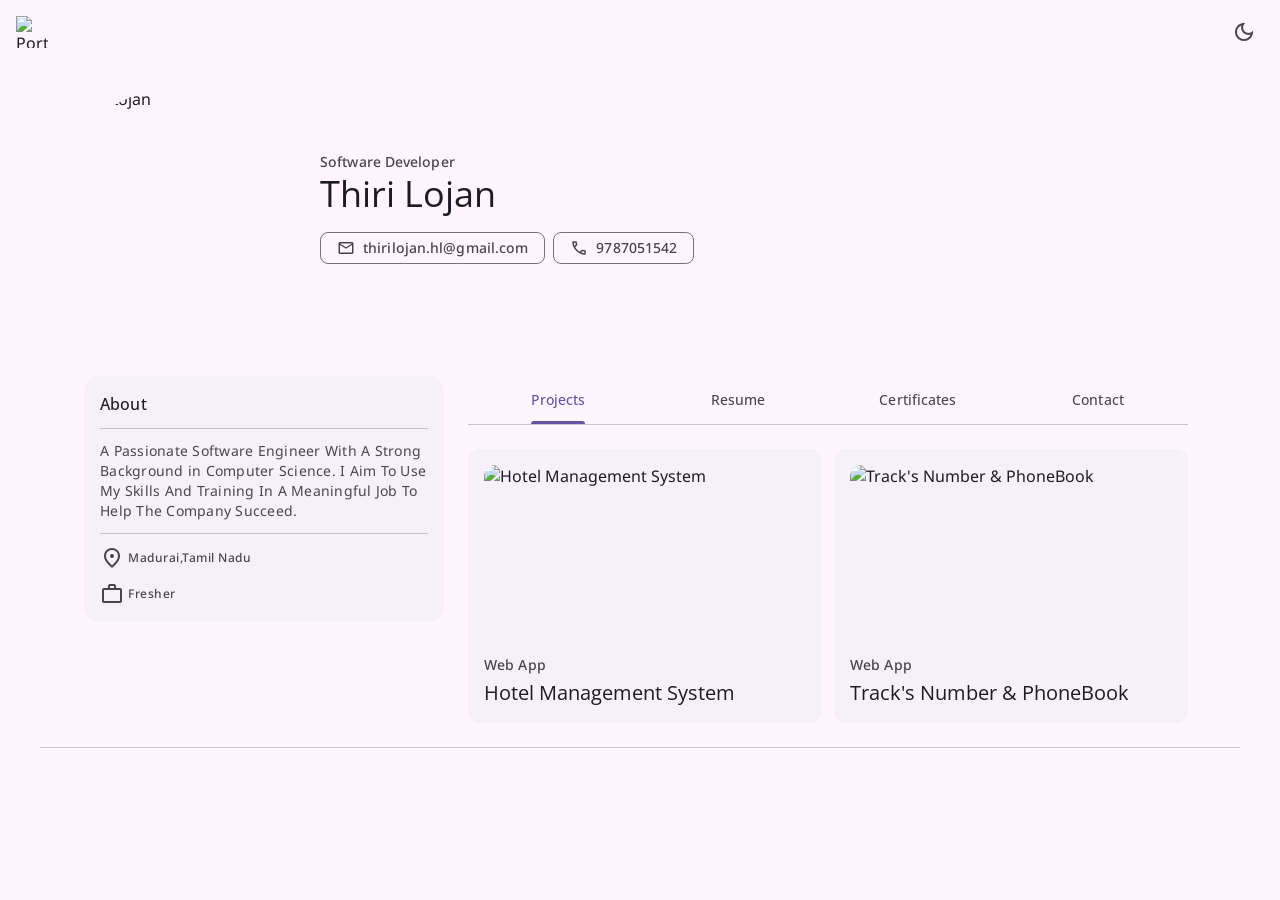
==== commit 7e6a2fcb: "Update index.html" ====
--- a/index.html
+++ b/index.html
@@ -76,7 +76,7 @@
         <div class="container">
 
           <figure class="hero-banner img-holder" style="--width: 240; --height: 240;">
-            <img src="./assets/images/profile.png" width="240" height="240" alt="Thiri Lojan" class="img-cover">
+            <img src="./assets/images/profiles.png" width="240" height="240" alt="Thiri Lojan" class="img-cover">
           </figure>
 
           <div class="hero-content">
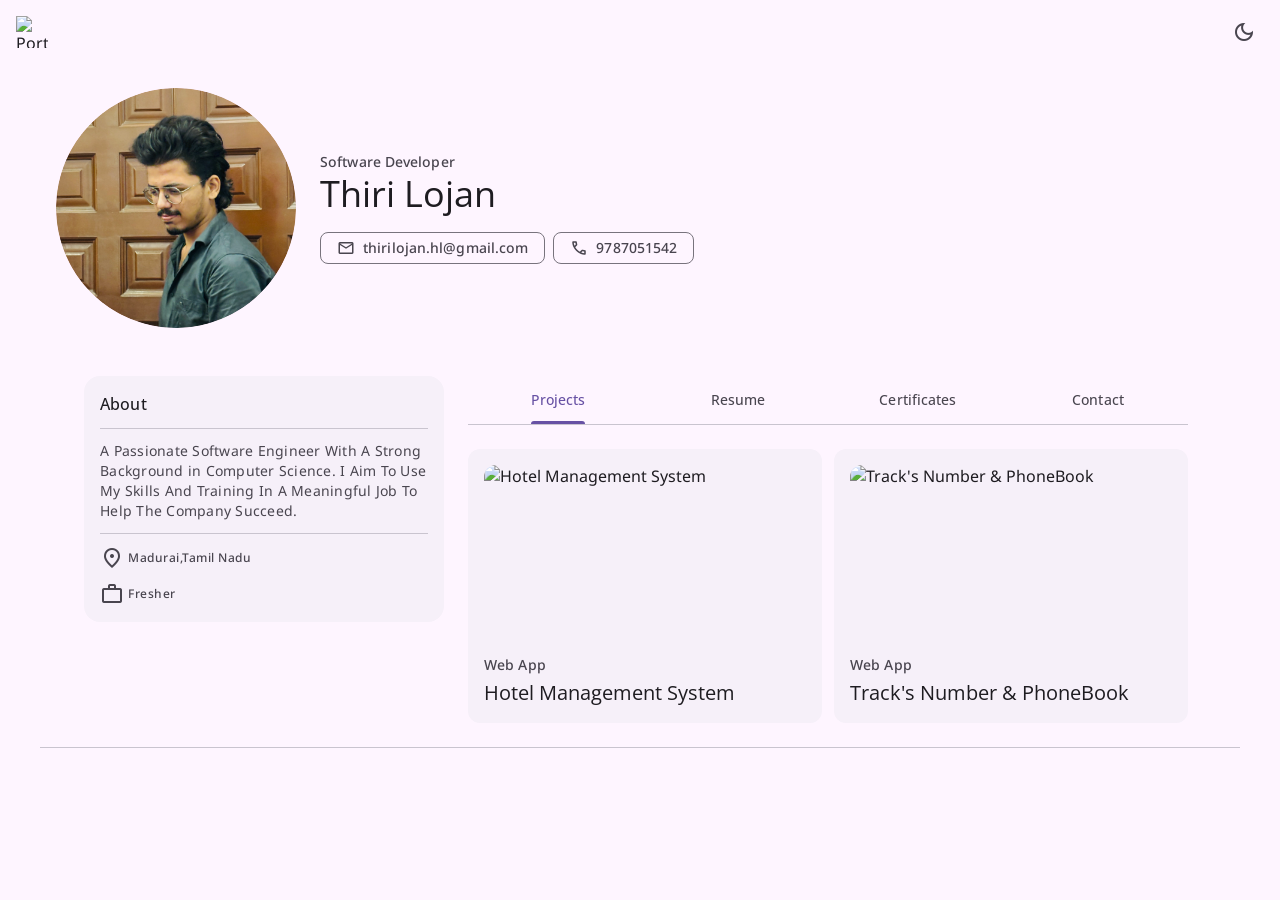
==== commit 15c62a66: "Update index.html" ====
--- a/index.html
+++ b/index.html
@@ -76,7 +76,7 @@
         <div class="container">
 
           <figure class="hero-banner img-holder" style="--width: 240; --height: 240;">
-            <img src="./assets/images/profiles.png" width="240" height="240" alt="Thiri Lojan" class="img-cover">
+            <img src="./assets/images/profile.png" width="240" height="240" alt="Thiri Lojan" class="img-cover">
           </figure>
 
           <div class="hero-content">
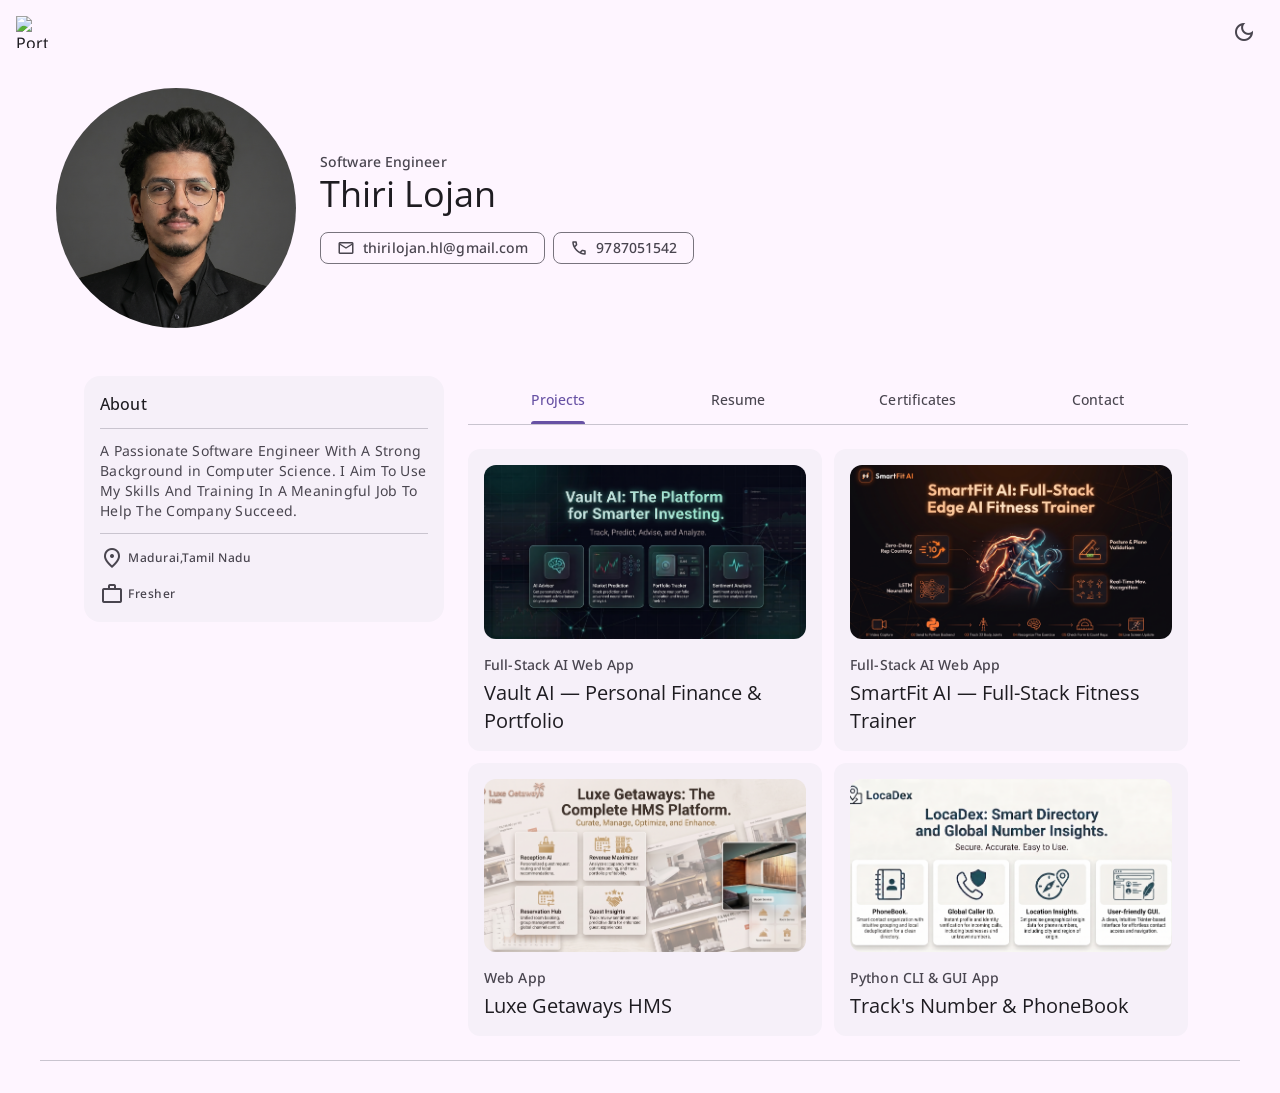
==== commit 4baac2a1: "updated projects" ====
--- a/index.html
+++ b/index.html
@@ -81,12 +81,12 @@
 
           <div class="hero-content">
 
-            <span class="label-large section-subtitle">Software Developer</span>
+            <span class="label-large section-subtitle">Software Engineer</span>
 
             <h1 class="display-small">Thiri Lojan</h1>
 
             <p class="body-large section-text">
-               
+
             </p>
 
             <div class="btn-wrapper">
@@ -127,8 +127,8 @@
           <h2 class="card-title title-medium">About</h2>
 
           <p class="body-medium card-text">
-            A Passionate Software Engineer With A Strong Background in Computer Science.            
-              I Aim To Use My Skills And Training In A Meaningful Job To Help The Company Succeed.
+            A Passionate Software Engineer With A Strong Background in Computer Science.
+            I Aim To Use My Skills And Training In A Meaningful Job To Help The Company Succeed.
           </p>
 
 
@@ -146,7 +146,7 @@
               <span class="label-medium">Fresher</span>
             </li>
 
-          
+
 
           </ul>
 
@@ -184,7 +184,7 @@
               <div class="state-layer"></div>
             </button>
 
-           
+
 
           </div>
 
@@ -194,26 +194,74 @@
           <!-- 
             - #PROJECT
           -->
-          
+
           <section class="section tab-content active" data-tab-content="project">
             <div class="container">
 
               <div class="project-list">
-              
-              <!-- 
-              - # Hotel Management System
+
+                <!-- 
+              - # Vault AI
               -->
                 <div class="card">
 
                   <figure class="card-banner img-holder" style="--width: 334; --height: 180;">
-                    <img src="./assets/images/Projects/Hotel Management System/project-1.jpg" alt="Hotel Management System" width="334" height="180"
+                    <img src="./assets/images/Projects/Vault-AI/project-3.png" alt="Vault AI" width="334" height="180"
                       class="img-cover">
                   </figure>
 
                   <div class="card-content">
+                    <span class="label-large card-subtitle">Full-Stack AI Web App</span>
+
+                    <h3 class="title-large card-title">Vault AI — Personal Finance & Portfolio</h3>
+
+                    <!-- Link to the project page -->
+                    <a href="./Projects/vault-ai.html" class="state-layer"></a>
+
+                  </div>
+
+                  <a href="#" class="state-layer"></a>
+
+                </div>
+
+                <!-- 
+              - # SmartFit AI
+              -->
+                <div class="card">
+
+                  <figure class="card-banner img-holder" style="--width: 334; --height: 180;">
+                    <img src="./assets/images/Projects/SmartFit AI/project-4.jpg" alt="SmartFit AI" width="334"
+                      height="180" class="img-cover">
+                  </figure>
+
+                  <div class="card-content">
+                    <span class="label-large card-subtitle">Full-Stack AI Web App</span>
+
+                    <h3 class="title-large card-title">SmartFit AI — Full-Stack Fitness Trainer</h3>
+
+                    <!-- Link to the project page -->
+                    <a href="./Projects/smartfit-ai.html" class="state-layer"></a>
+
+                  </div>
+
+                  <a href="#" class="state-layer"></a>
+
+                </div>
+
+                <!-- 
+              - # Luxe Getaways HMS
+              -->
+                <div class="card">
+
+                  <figure class="card-banner img-holder" style="--width: 334; --height: 180;">
+                    <img src="./assets/images/Projects/Hotel Management System/project-1.png" alt="Luxe Getaways HMS"
+                      width="334" height="180" class="img-cover">
+                  </figure>
+
+                  <div class="card-content">
                     <span class="label-large card-subtitle">Web App</span>
 
-                    <h3 class="title-large card-title">Hotel Management System</h3>
+                    <h3 class="title-large card-title">Luxe Getaways HMS</h3>
 
                     <!-- Link to the project page -->
                     <a href="./Projects/hotel-management.html" class="state-layer"></a>
@@ -223,19 +271,19 @@
                   <a href="#" class="state-layer"></a>
 
                 </div>
-              
-              <!-- 
+
+                <!-- 
               - # Track's Number & PhoneBook
               -->
                 <div class="card">
 
                   <figure class="card-banner img-holder" style="--width: 334; --height: 180;">
-                    <img src="./assets/images/Projects/Track's Number & PhoneBook/project-2.jpg" alt="Track's Number & PhoneBook" width="334" height="180"
-                      class="img-cover">
-                  </figure>
-
-                  <div class="card-content">
-                    <span class="label-large card-subtitle">Web App</span>
+                    <img src="./assets/images/Projects/Track's Number & PhoneBook/project-2.png"
+                      alt="Track's Number & PhoneBook" width="334" height="180" class="img-cover">
+                  </figure>
+
+                  <div class="card-content">
+                    <span class="label-large card-subtitle">Python CLI & GUI App</span>
 
                     <h3 class="title-large card-title">Track's Number & PhoneBook</h3>
 
@@ -255,7 +303,7 @@
 
           </section>
 
-          
+
 
           <!-- 
             - #RESUME
@@ -280,7 +328,7 @@
                   </div>
                 </li>
 
-              
+
 
               </ul>
 
@@ -359,7 +407,7 @@
                     class="icon">
 
                   <span class="label-medium">JavaScript</span>
-                </li>               
+                </li>
               </ul>
 
               <!-- Download CV Button -->
@@ -367,7 +415,7 @@
                 <a href="./Resume/Resume.pdf" class="btn btn-primary" download>Download CV</a>
               </div>
 
-              
+
             </div>
           </section>
 
@@ -375,74 +423,55 @@
           <!-- 
             - #CERTIFICATE
           -->
-          <section class="section tab-content certificates-tab"data-tab-content="certificates">
+          <section class="section tab-content certificates-tab" data-tab-content="certificates">
             <div class="container">
 
               <div class="certificates-list">
-                
-              <!--1-->
-              <div class="card">
-
-                <figure class="card-banner img-holder" style="--width: 334; --height: 180;">
-                  <img src="./assets/images/Certificates/Cloud Computing.png" alt="Cloud Computing" width="334" height="180"
-                    class="img-cover">
-                </figure>
-
-                <div class="card-content">
-                  <span class="label-large card-subtitle">NPTEL</span>
-
-                  <h3 class="title-large card-title">Cloud Computing</h3>
-
-                </div>
-
-                <a href="#" class="state-layer"></a>
-
-              </div>
-              
-              <!--2-->
-              <div class="card">
-
-                <figure class="card-banner img-holder" style="--width: 334; --height: 180;">
-                  <img src="./assets/images/Certificates/DevOps Bootcamp Certificates.png" alt="DevOps BootCamp" width="334" height="180"
-                    class="img-cover">
-                </figure>
-
-                <div class="card-content">
-                  <span class="label-large card-subtitle">BTree</span>
-
-                  <h3 class="title-large card-title">DevOps BootCamp</h3>
-
-                </div>
-
-                <a href="#" class="state-layer"></a>
-
-              </div>
-
-              <!--3-->
-              <div class="card">
-
-                <figure class="card-banner img-holder" style="--width: 334; --height: 180;">
-                  <img src="./assets/images/Certificates/Git & Github Bootcamp.png" alt="Git & Github BootCamp" width="334" height="180"
-                    class="img-cover">
-                </figure>
-
-                <div class="card-content">
-                  <span class="label-large card-subtitle">LetsUpgrade</span>
-
-                  <h3 class="title-large card-title">Git & Github BootCamp</h3>
-
-                </div>
-
-                <a href="#" class="state-layer"></a>
-
-              </div>
-
-              <!--4-->
-                <div class="card">
-
-                  <figure class="card-banner img-holder" style="--width: 334; --height: 180;">
-                    <img src="./assets/images/Certificates/Google Business Intelligence.png" alt="Google Business Intelligence" width="334" height="180"
-                      class="img-cover">
+
+                <!--1-->
+                <div class="card">
+
+                  <figure class="card-banner img-holder" style="--width: 334; --height: 180;">
+                    <img src="./assets/images/Certificates/DevOps Bootcamp Certificates.png" alt="DevOps BootCamp"
+                      width="334" height="180" class="img-cover">
+                  </figure>
+
+                  <div class="card-content">
+                    <span class="label-large card-subtitle">BTree</span>
+
+                    <h3 class="title-large card-title">DevOps BootCamp</h3>
+
+                  </div>
+
+                  <a href="#" class="state-layer"></a>
+
+                </div>
+
+                <!--2-->
+                <div class="card">
+
+                  <figure class="card-banner img-holder" style="--width: 334; --height: 180;">
+                    <img src="./assets/images/Certificates/Git & Github Bootcamp.png" alt="Git & Github BootCamp"
+                      width="334" height="180" class="img-cover">
+                  </figure>
+
+                  <div class="card-content">
+                    <span class="label-large card-subtitle">LetsUpgrade</span>
+
+                    <h3 class="title-large card-title">Git & Github BootCamp</h3>
+
+                  </div>
+
+                  <a href="#" class="state-layer"></a>
+
+                </div>
+
+                <!--3-->
+                <div class="card">
+
+                  <figure class="card-banner img-holder" style="--width: 334; --height: 180;">
+                    <img src="./assets/images/Certificates/Google Business Intelligence.png"
+                      alt="Google Business Intelligence" width="334" height="180" class="img-cover">
                   </figure>
 
                   <div class="card-content">
@@ -456,12 +485,12 @@
 
                 </div>
 
-              <!--5-->
-                <div class="card">
-
-                  <figure class="card-banner img-holder" style="--width: 334; --height: 180;">
-                    <img src="./assets/images/Certificates/Google Data Analytics.png" alt="Google Data Analytics" width="334" height="180"
-                      class="img-cover">
+                <!--4-->
+                <div class="card">
+
+                  <figure class="card-banner img-holder" style="--width: 334; --height: 180;">
+                    <img src="./assets/images/Certificates/Google Data Analytics.png" alt="Google Data Analytics"
+                      width="334" height="180" class="img-cover">
                   </figure>
 
                   <div class="card-content">
@@ -474,18 +503,36 @@
 
                 </div>
 
+                <!--5-->
+                <div class="card">
+
+                  <figure class="card-banner img-holder" style="--width: 334; --height: 180;">
+                    <img src="./assets/images/Certificates/MERN Full Stack.png" alt="MERN Full Stack" width="334"
+                      height="180" class="img-cover">
+                  </figure>
+
+                  <div class="card-content">
+                    <span class="label-large card-subtitle">WiseLearnz</span>
+
+                    <h3 class="title-large card-title">MERN Full Stack</h3>
+                  </div>
+
+                  <a href="#" class="state-layer"></a>
+
+                </div>
+
                 <!--6-->
                 <div class="card">
 
                   <figure class="card-banner img-holder" style="--width: 334; --height: 180;">
-                    <img src="./assets/images/Certificates/MERN Full Stack.png" alt="MERN Full Stack" width="334" height="180"
-                      class="img-cover">
-                  </figure>
-
-                  <div class="card-content">
-                    <span class="label-large card-subtitle">WiseLearnz</span>
-
-                    <h3 class="title-large card-title">MERN Full Stack</h3>
+                    <img src="./assets/images/Certificates/Node JS_BootCamp.png" alt="Node JS BootCamp" width="334"
+                      height="180" class="img-cover">
+                  </figure>
+
+                  <div class="card-content">
+                    <span class="label-large card-subtitle">LetsUpgrade</span>
+
+                    <h3 class="title-large card-title">Node JS BootCamp</h3>
                   </div>
 
                   <a href="#" class="state-layer"></a>
@@ -496,14 +543,15 @@
                 <div class="card">
 
                   <figure class="card-banner img-holder" style="--width: 334; --height: 180;">
-                    <img src="./assets/images/Certificates/Node JS_BootCamp.png" alt="Node JS BootCamp" width="334" height="180"
-                      class="img-cover">
-                  </figure>
-
-                  <div class="card-content">
-                    <span class="label-large card-subtitle">LetsUpgrade</span>
-
-                    <h3 class="title-large card-title">Node JS BootCamp</h3>
+                    <img src="./assets/images/Certificates/Privacy And Security In Online Social Media.png"
+                      alt="Privacy And Security In Online Social Media" width="334" height="180" class="img-cover">
+                  </figure>
+
+                  <div class="card-content">
+                    <span class="label-large card-subtitle">NPTEL</span>
+
+                    <h3 class="title-large card-title">Privacy And Security In Online Social Media</h3>
+
                   </div>
 
                   <a href="#" class="state-layer"></a>
@@ -511,27 +559,7 @@
                 </div>
 
                 <!--8-->
-                <div class="card">
-
-                  <figure class="card-banner img-holder" style="--width: 334; --height: 180;">
-                    <img src="./assets/images/Certificates/Privacy And Security In Online Social Media.png" alt="Privacy And Security In Online Social Media" width="334" height="180"
-                      class="img-cover">
-                  </figure>
-
-                  <div class="card-content">
-                    <span class="label-large card-subtitle">NPTEL</span>
-
-                    <h3 class="title-large card-title">Privacy And Security In Online Social Media</h3>
-
-                  </div>
-
-                  <a href="#" class="state-layer"></a>
-
-                </div>
-
-                <!--9-->
-
-              
+
 
               </div>
 
@@ -595,7 +623,8 @@
 
                       <p class="label-small info-title">Address</p>
 
-                      <a href="https://maps.app.goo.gl/hCfg2ioTqb9vdK92A" class="label-small info-text">Madurai TamilNadu 625007, India</a>
+                      <a href="https://maps.app.goo.gl/hCfg2ioTqb9vdK92A" class="label-small info-text">Madurai
+                        TamilNadu 625007, India</a>
 
                     </div>
 
@@ -625,8 +654,12 @@
 
 
                   <a href="https://www.linkedin.com/in/thirilojan/" class="social-item">
-                    <svg xmlns="http://www.w3.org/2000/svg" width="24" height="24" viewBox="0 0 24 24" fill="#000"><path d="M22.23 0H1.77C.8 0 0 .77 0 1.72v20.56C0 23.23.8 24 1.77 24h20.46c.98 0 1.77-.77 1.77-1.72V1.72C24 .77 23.2 0 22.23 0zM7.27 20.1H3.65V9.24h3.62V20.1zM5.47 7.76h-.03c-1.22 0-2-.83-2-1.87 0-1.06.8-1.87 2.05-1.87 1.24 0 2 .8 2.02 1.87 0 1.04-.78 1.87-2.05 1.87zM20.34 20.1h-3.63v-5.8c0-1.45-.52-2.45-1.83-2.45-1 0-1.6.67-1.87 1.32-.1.23-.11.55-.11.88v6.05H9.28s.05-9.82 0-10.84h3.63v1.54a3.6 3.6 0 0 1 3.26-1.8c2.39 0 4.18 1.56 4.18 4.89v6.21z"style="fill: var(--on-surface-variant)"/></svg>
-                      
+                    <svg xmlns="http://www.w3.org/2000/svg" width="24" height="24" viewBox="0 0 24 24" fill="#000">
+                      <path
+                        d="M22.23 0H1.77C.8 0 0 .77 0 1.72v20.56C0 23.23.8 24 1.77 24h20.46c.98 0 1.77-.77 1.77-1.72V1.72C24 .77 23.2 0 22.23 0zM7.27 20.1H3.65V9.24h3.62V20.1zM5.47 7.76h-.03c-1.22 0-2-.83-2-1.87 0-1.06.8-1.87 2.05-1.87 1.24 0 2 .8 2.02 1.87 0 1.04-.78 1.87-2.05 1.87zM20.34 20.1h-3.63v-5.8c0-1.45-.52-2.45-1.83-2.45-1 0-1.6.67-1.87 1.32-.1.23-.11.55-.11.88v6.05H9.28s.05-9.82 0-10.84h3.63v1.54a3.6 3.6 0 0 1 3.26-1.8c2.39 0 4.18 1.56 4.18 4.89v6.21z"
+                        style="fill: var(--on-surface-variant)" />
+                    </svg>
+
                   </a>
 
 
@@ -665,9 +698,9 @@
 
                 <h3 class="title-large">Let’s Work Together.</h3>
 
-                <form action="https://api.web3forms.com/submit" method="post" class="input-wrapper">
-
-                  <input type="hidden" name="access_key" value="1bb6597a-748f-4f8a-a398-c75ff10c376d">
+                <form action="" method="post" class="input-wrapper">
+
+                  <input type="text" name="name" placeholder="Name*" required class="input-field">
 
                   <input type="email" name="email" placeholder="Email*" required class="input-field">
 
@@ -728,4 +761,4 @@
 
 </body>
 
-</html>
+</html>
--- a/css/style.css
+++ b/css/style.css
@@ -114,6 +114,8 @@
   --on-primary: var(--on-primary-light);
   --outline: var(--outline-light);
   --outline-variant: var(--outline-variant-light);
+  --btn-text-color: #ffffff; /* Black text in light mode */
+  --btn-text-hover-color: #000; /* Still black on hover */
 
 }
 
@@ -133,6 +135,8 @@
   --on-primary: var(--on-primary-dark);
   --outline: var(--outline-dark);
   --outline-variant: var(--outline-variant-dark);
+  --btn-text-color: #000; /* White text in dark mode */
+  --btn-text-hover-color: #fff; /* White on hover */
 
 }
 
@@ -414,7 +418,7 @@
   padding-inline: 24px;
   border-radius: var(--radius-full);
   background-color: var(--primary);
-  color: #000 !important; /* Default font color */
+  color: var(--btn-text-color); /* Default font color */
   font-weight: var(--weight-medium);
   overflow: hidden;
   text-decoration: none;
@@ -423,7 +427,7 @@
 }
 
 .btn:hover {
-  color: #fff !important; /* Font color on hover */
+  color: var(--btn-text-hover-color); /* Font color on hover */
 }
 
 
@@ -792,9 +796,8 @@
   display: inline-block;
   padding: 10px 20px;
   font-size: 16px;
-  font-weight: bold;
   text-align: center;
-  color: #fff;
+  color: var(--btn-text-color);
   background-color: var(--primary);
   border: none;
   border-radius: 4px;
@@ -803,7 +806,7 @@
 }
 
 .btn:hover {
-  background-color: darken(var(--primary), 10%);
+  background-color: var(--btn-text-hover-color);
 }
 
 .btn-primary {
@@ -960,7 +963,7 @@
     max-width: 1128px;
     margin-inline: auto;
   }
-
+  
 
   /**
    * ABOUT CARD
@@ -1167,8 +1170,7 @@
 }
 
 .link:hover {
-    color: #007bff);
-    
+    color: #007bff;
     transform: scale(1.03); /* Slightly enlarge the link on hover */
     box-shadow: 0 4px 8px rgba(0, 0, 0, 0.2);
 }
@@ -1214,3 +1216,4 @@
     font-size: 18px; /* Smaller arrow buttons */
   }
 }
+
